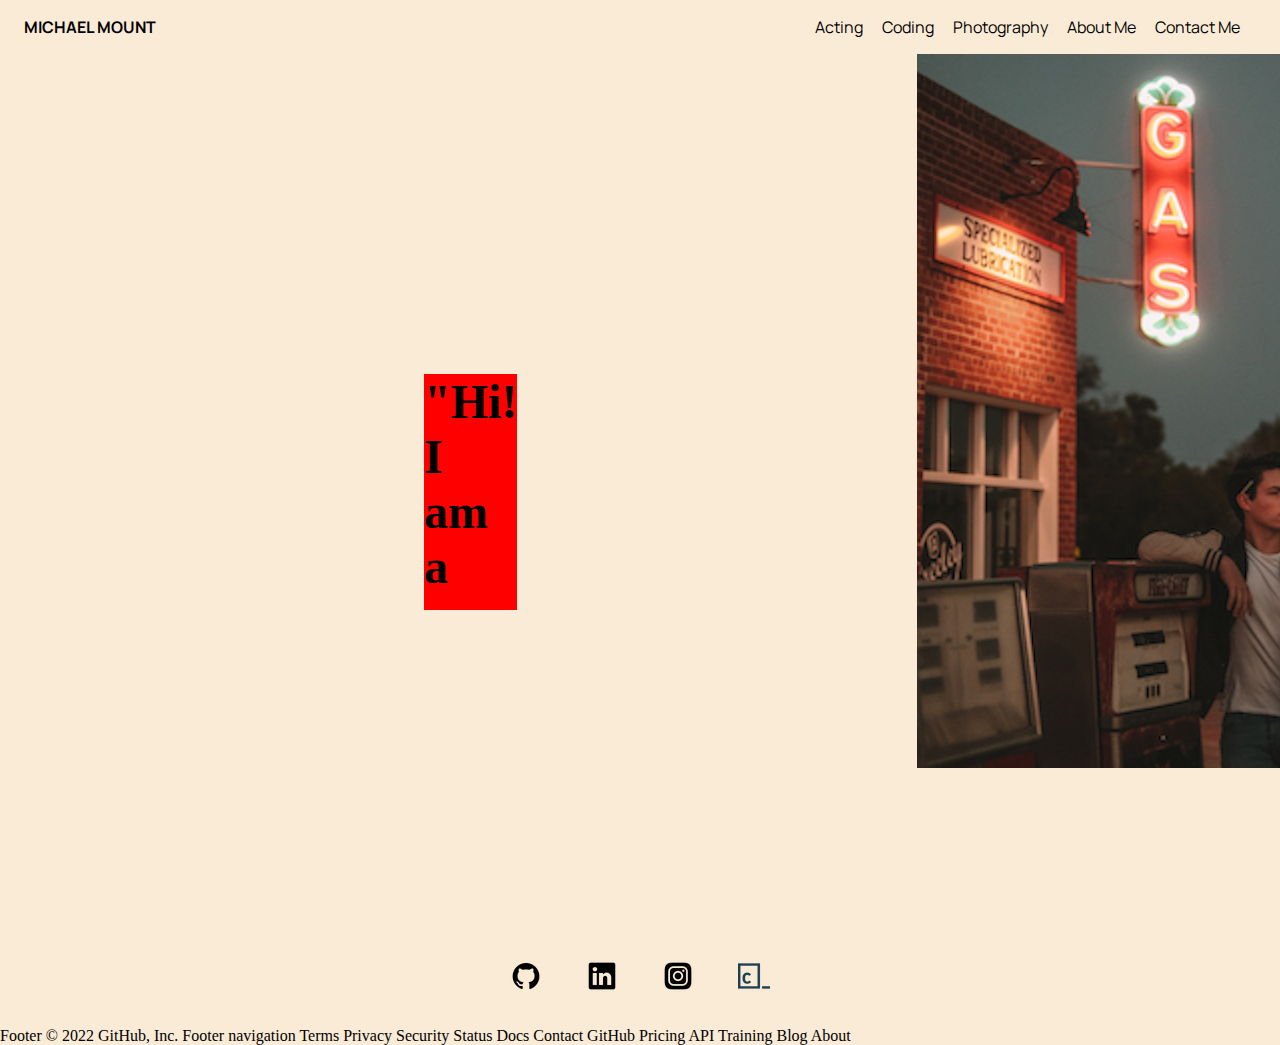
==== index.html @ d9244108 "Moving old files" ====
<!DOCTYPE html>
<html>
    <head>
        <title>Michael Mount</title>
        <link rel="stylesheet" href="./resources/css/style.css">
    </head>

        <body>

            <header>
                <div class="desktop">
                    
                    <div class="logo">
                        <a href="index.html"><!--logo.jpg">--><span><strong>MICHAEL MOUNT</strong></span></a>
                    </div>

                    <nav class="nav">
                        <ul>
                            <li>
                                <a href="./resources/html/acting.html">Acting</a>
                            </li>
                            <li>
                                <a href="./resources/html/coding.html">Coding</a>
                            </li>

                             <li>
                                <a href="./resources/html/photography.html">Photography</a>
                             </li>
                            <li>
                                <a href="./resources/html/about-me.html">About Me</a>
                            </li>
                            <li>
                                <a href="./resources/html/contact-me.html">Contact Me</a>
                            </li>
                        </ul>
                    </nav>

                </div>

            </header>

            <!--Banner-->
        
            <banner>
                <div class="flex-content" id="banner">     
                    
                        <div class="banner-quote">
                            <h2>"Hi! I am a</h2>
                            

                        </div>
                        <div class="banner-img"><img src="./resources/images/Michael__Mount.jpg"></div>
                </div>
            </banner>

            <!--footer-->

            <footer>
                <div class="social">
                    <ul>
                        <li>
                            <a href="https://github.com/MMount98"><img src="./resources/images/github.png"></a>
                        </li>
                        <li>
                            <a href="https://www.linkedin.com/in/michael-mount-aaa8ba1aa/"><img src="./resources/images/linkedin.png"></a>
                        </li>
                        <li>
                            <a href="https://www.instagram.com/mount.photos/"><img src="./resources/images/instagram.png"></a>
                        </li>
                        <li>
                            <a href="https://www.codecademy.com/profiles/MMount98"><img src="./resources/images/code-cademy.png"></a>
                        </li>
                    </ul>
                </div>
            </footer>
        </body>
</html>
Footer
© 2022 GitHub, Inc.
Footer navigation
Terms
Privacy
Security
Status
Docs
Contact GitHub
Pricing
API
Training
Blog
About
---- resources/css/style.css ----
@import url('https://fonts.googleapis.com/css2?family=Abril+Fatface&family=Manrope&family=Merriweather:ital@0;1&family=Work+Sans:wght@400;500;800&display=swap');

*{
    box-sizing: border-box;
    margin: 0;
    padding: 0;
    background-color:antiquewhite;
}

li, a {
    font-family: manrope, sans-serif;
    font-weight: 500px;
    font-size: 16px;
    color: black;
    text-decoration: none;
}

/*Unverisal flex content*/

.flex-content {
    display: flex;
    padding: 0 1.5rem;
}

/*Header and nav bar*/

header{
    padding: 1rem 1.5rem;
    
    
}
header .desktop {
    display: flex;
    align-items: center;
    
    
}
header .logo {
    flex-grow:1;
    display: flex;
    align-items: center;
    
}

header .logo img {
    margin-right: .5rem;
    
}

header li {
    display: inline;
    padding-right: 1rem;
    
}

header li:last-child {
    padding-left: 0;
    
}

/* Banner */

#banner {
    flex-wrap: nowrap;
    
}

#banner .banner-img {
    border-left:0;
    padding-right: 20rem;
    
}

#banner .banner-quote {
    justify-content: center;
    padding:20rem 25rem;
    width:100%;
    height:100%;
    
}

#banner h2 {
    padding-bottom: 1rem;
    font-size: 3rem;
    background-color: red;
    
    
}



/* footer */

.social {
    display: flex;
    justify-content: center;
    align-items: center;
    padding: 30px 20%;
    
}

.social li {
    display: inline-block;
    padding: 0 20px;
    align-items: flex-end;
    
}
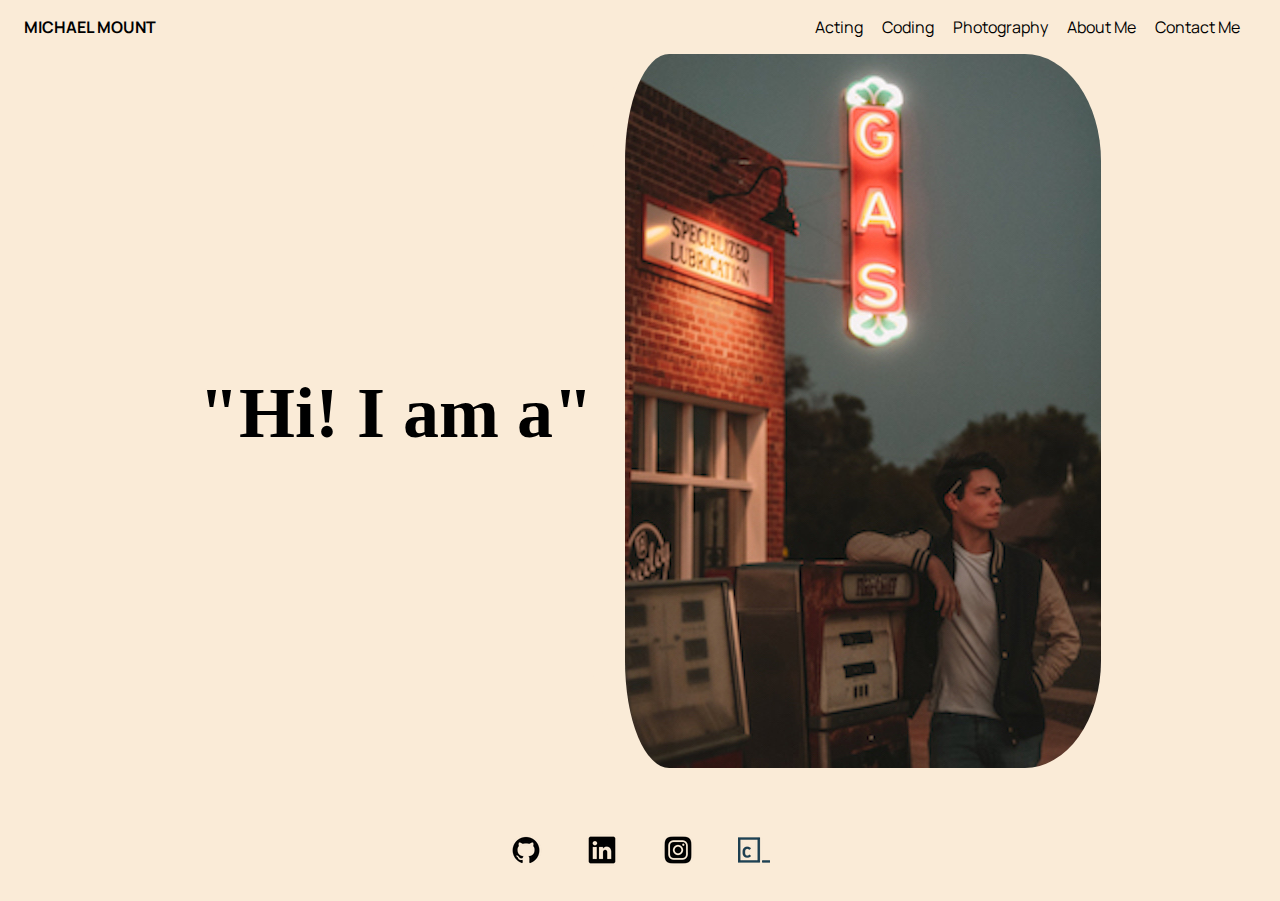
==== commit 7c86079d: "Fixed banner" ====
--- a/index.html
+++ b/index.html
@@ -45,9 +45,7 @@
                 <div class="flex-content" id="banner">     
                     
                         <div class="banner-quote">
-                            <h2>"Hi! I am a</h2>
-                            
-
+                            <h2>"Hi! I am a"</h2>
                         </div>
                         <div class="banner-img"><img src="./resources/images/Michael__Mount.jpg"></div>
                 </div>
@@ -75,17 +73,4 @@
             </footer>
         </body>
 </html>
-Footer
-© 2022 GitHub, Inc.
-Footer navigation
-Terms
-Privacy
-Security
-Status
-Docs
-Contact GitHub
-Pricing
-API
-Training
-Blog
-About
+
--- a/resources/css/style.css
+++ b/resources/css/style.css
@@ -61,31 +61,30 @@
 /* Banner */
 
 #banner {
-    flex-wrap: nowrap;
+    display: flex;
+    align-items: center;
+    justify-content: center;
+    padding-bottom: 2rem;
+    
     
 }
 
-#banner .banner-img {
-    border-left:0;
-    padding-right: 20rem;
+#banner .banner-img img {
+    max-width: 100%;
+    max-height: 100%;
+    border-radius: 15%;
+    padding-left: 2rem;
     
 }
 
 #banner .banner-quote {
-    justify-content: center;
-    padding:20rem 25rem;
-    width:100%;
-    height:100%;
+    font-size: 3rem;
+    padding-left: 1.25rem;
+    
     
 }
 
-#banner h2 {
-    padding-bottom: 1rem;
-    font-size: 3rem;
-    background-color: red;
-    
-    
-}
+
 
 
 
